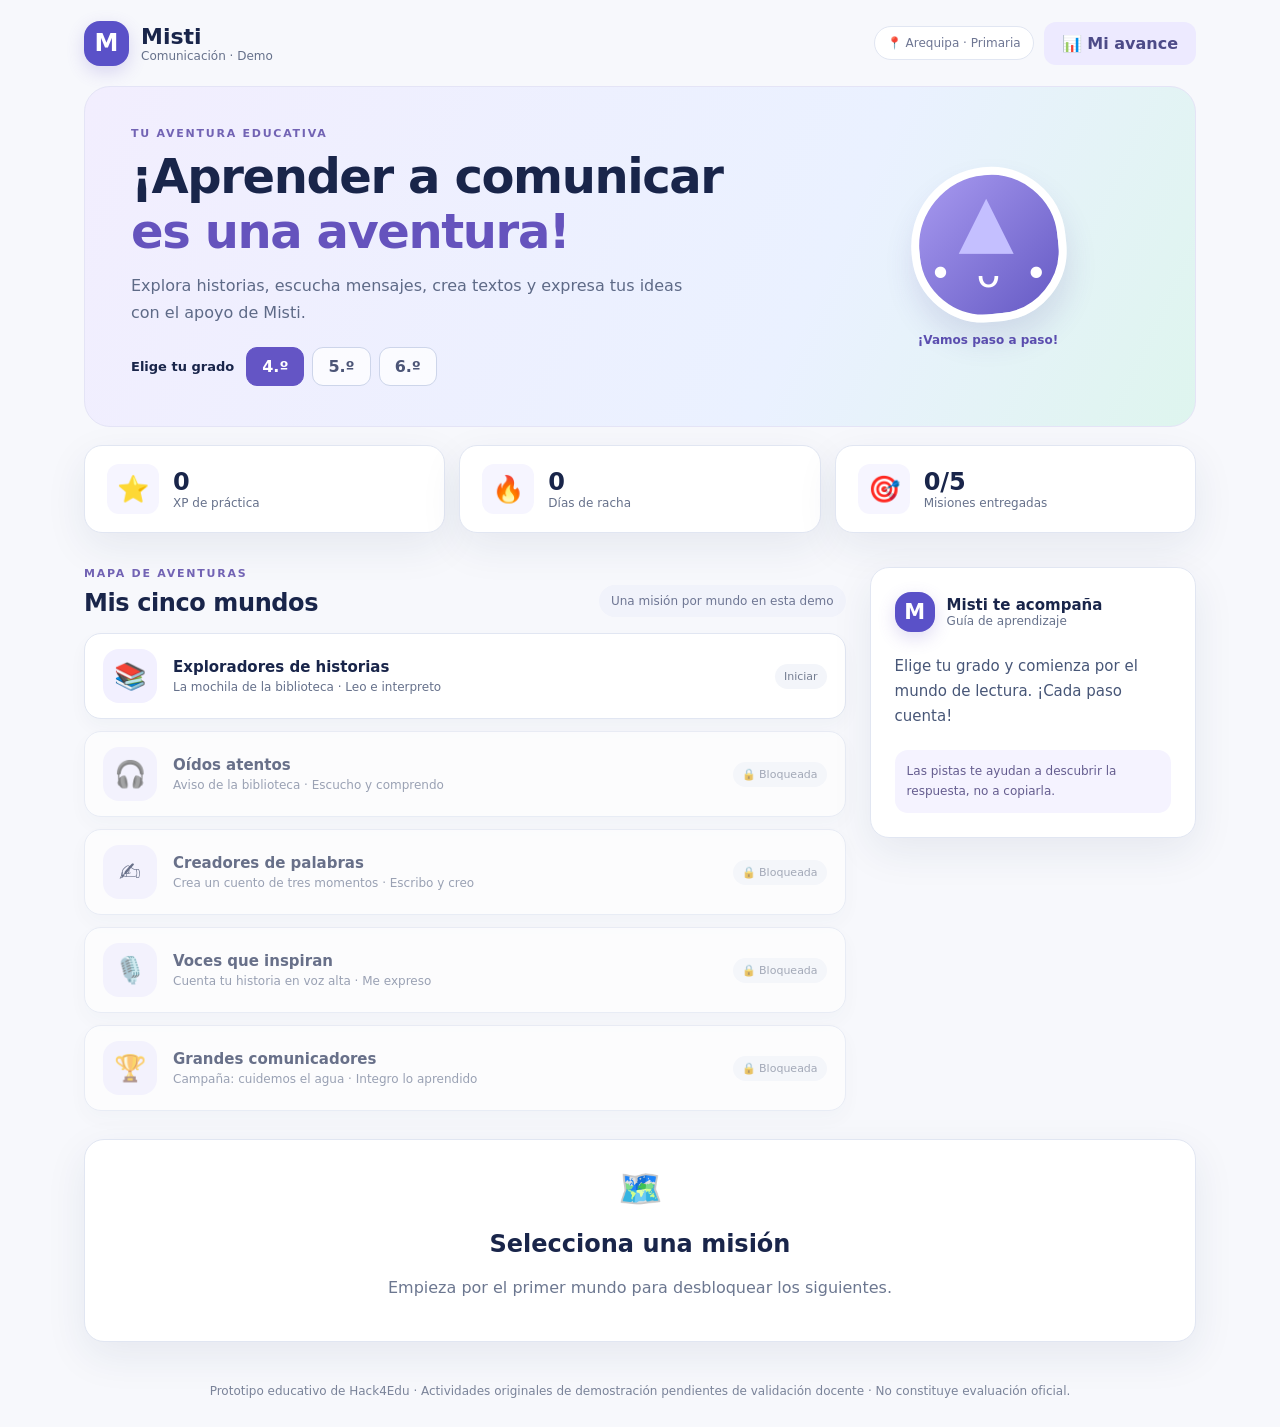
==== modules/comunicacion/ui/index.html @ a46aedb4 "Add files via upload feat(comunicacion): agrega demo jugable por mundos y progreso local" ====
<!DOCTYPE html>
<html lang="es">
<head>
  <meta charset="UTF-8"/>
  <meta name="viewport" content="width=device-width, initial-scale=1"/>
  <title>Misti | Comunicación</title>
  <link rel="stylesheet" href="styles.css"/>
</head>
<body>
  <div class="page">
    <header class="topbar">
      <div class="brand"><span class="mark" aria-hidden="true">M</span><div><strong>Misti</strong><small>Comunicación · Demo</small></div></div>
      <div class="top-actions"><span class="chip">📍 Arequipa · Primaria</span><button id="showReport" class="button secondary">📊 Mi avance</button></div>
    </header>
    <main>
      <section class="hero">
        <div><p class="eyebrow">TU AVENTURA EDUCATIVA</p><h1>¡Aprender a comunicar<br/><em>es una aventura!</em></h1>
          <p>Explora historias, escucha mensajes, crea textos y expresa tus ideas con el apoyo de Misti.</p>
          <div class="grade-row"><span>Elige tu grado</span><div id="gradeButtons" class="grades" role="group" aria-label="Grado de primaria"></div></div>
        </div>
        <div class="mascot-wrap"><div class="mascot" aria-label="Mascota Misti"><div class="mountain">▲</div><div class="eyes">• ᴗ •</div></div><div class="mascot-caption">¡Vamos paso a paso!</div></div>
      </section>
      <section class="stats" aria-label="Progreso del estudiante"><div class="stat"><span>⭐</span><div><strong id="xpValue">0</strong><small>XP de práctica</small></div></div><div class="stat"><span>🔥</span><div><strong id="streakValue">0</strong><small>Días de racha</small></div></div><div class="stat"><span>🎯</span><div><strong id="finishedValue">0/5</strong><small>Misiones entregadas</small></div></div></section>
      <div class="layout">
        <section class="world-area"><div class="section-heading"><div><p class="eyebrow">MAPA DE AVENTURAS</p><h2>Mis cinco mundos</h2></div><span class="section-note">Una misión por mundo en esta demo</span></div><div id="worldCards" class="worlds"></div></section>
        <aside class="assistant-box"><div class="assistant-head"><span class="bubble-avatar">M</span><div><strong>Misti te acompaña</strong><small>Guía de aprendizaje</small></div></div><p id="mistiLine">Elige tu grado y comienza por el mundo de lectura. ¡Cada paso cuenta!</p><div class="assistant-note">Las pistas te ayudan a descubrir la respuesta, no a copiarla.</div></aside>
      </div>
      <section id="activityPanel" class="activity-panel" aria-live="polite"><div class="activity-placeholder"><span>🗺️</span><h2>Selecciona una misión</h2><p>Empieza por el primer mundo para desbloquear los siguientes.</p></div></section>
      <section id="reportPanel" class="report-panel" hidden aria-live="polite"></section>
    </main>
    <footer>Prototipo educativo de Hack4Edu · Actividades originales de demostración pendientes de validación docente · No constituye evaluación oficial.</footer>
  </div>
  <script type="module" src="app.js"></script>
</body>
</html>
---- modules/comunicacion/ui/styles.css ----
:root{--ink:#19254a;--muted:#66718b;--line:#e1e6f2;--violet:#6650c5;--cream:#fbfaf7;--blue:#eef2ff;--green:#147d63;--shadow:0 14px 42px rgba(29,45,91,.08)}
*{box-sizing:border-box}html{scroll-behavior:smooth}body{margin:0;background:#f7f8fc;color:var(--ink);font-family:system-ui,-apple-system,"Segoe UI",sans-serif}button,textarea{font:inherit}button{cursor:pointer}button:disabled{cursor:not-allowed;opacity:.55}.page{max-width:1160px;margin:auto;padding:0 24px}.topbar{height:86px;display:flex;align-items:center;justify-content:space-between}.brand{display:flex;align-items:center;gap:12px}.mark,.bubble-avatar{display:grid;place-items:center;background:#5a51c8;color:white;font-weight:900;border-radius:16px;width:45px;height:45px;font-size:24px;box-shadow:0 6px 18px rgba(96,73,193,.2)}.brand strong,.brand small{display:block}.brand strong{font-size:22px}.brand small{font-size:12px;color:var(--muted)}.top-actions{display:flex;align-items:center;gap:10px}.chip,.section-note{color:#6e7693;font-size:12px;background:white;border:1px solid var(--line);padding:9px 12px;border-radius:100px}.button{border:0;border-radius:12px;padding:12px 18px;background:var(--violet);color:white;font-weight:750;transition:.15s}.button:hover:not(:disabled){filter:brightness(.96);transform:translateY(-1px)}.button.secondary{color:#4d4b88;background:#edeaff}.button.outline{color:#4a4793;background:#fff;border:1px solid #dcd9fb}.button.slate{color:#465274;background:#edf1f9}.hero{background:linear-gradient(115deg,#f2eefe 0%,#eaf1ff 65%,#def5ee 100%);border:1px solid #e4e4f6;border-radius:26px;padding:40px 46px;display:grid;grid-template-columns:minmax(0,1.7fr) minmax(170px,.8fr);gap:12px;min-height:300px;position:relative;overflow:hidden}.eyebrow{font-size:11px;font-weight:900;letter-spacing:1.75px;color:#7263b4;margin:0 0 9px}.hero h1{font-size:clamp(28px,3.9vw,48px);line-height:1.14;letter-spacing:-1.4px;margin:0}.hero h1 em{font-style:normal;color:#6553bd}.hero p:not(.eyebrow){max-width:560px;color:#5e6a87;line-height:1.65;margin:15px 0}.grade-row{display:flex;align-items:center;flex-wrap:wrap;gap:12px;margin-top:21px}.grade-row>span{font-size:13px;font-weight:700}.grades{display:flex;gap:8px}.grade{border:1px solid #cdd5ea;background:rgba(255,255,255,.75);border-radius:11px;padding:9px 15px;font-weight:800;color:#4c5577}.grade.active{background:#6455c5;color:white;border-color:#6455c5}.mascot-wrap{display:flex;flex-direction:column;justify-content:center;align-items:center}.mascot{position:relative;width:155px;height:155px;background:linear-gradient(140deg,#a89af0,#655ac4);border:8px solid white;box-shadow:0 18px 30px rgba(67,52,146,.13);border-radius:54% 51% 48% 49%;display:flex;flex-direction:column;justify-content:center;align-items:center;transform:rotate(-6deg)}.mountain{font-size:72px;color:#c4bfff;line-height:.75;transform:rotate(6deg)}.eyes{color:white;font-size:39px;letter-spacing:6px;margin-top:4px;transform:rotate(6deg)}.mascot-caption{font-size:12px;font-weight:800;color:#5c4fb0;margin-top:11px}.stats{display:grid;grid-template-columns:repeat(3,minmax(0,1fr));gap:14px;margin:18px 0 34px}.stat{background:white;border:1px solid var(--line);box-shadow:var(--shadow);padding:18px 22px;border-radius:18px;display:flex;align-items:center;gap:14px}.stat>span{font-size:26px;background:#f6f5ff;padding:10px;border-radius:12px}.stat strong,.stat small{display:block}.stat strong{font-size:24px}.stat small{font-size:12px;color:var(--muted)}.layout{display:grid;grid-template-columns:minmax(0,2.1fr) minmax(230px,.9fr);align-items:start;gap:24px}.section-heading{display:flex;align-items:end;justify-content:space-between;margin:0 0 16px;gap:10px}.section-heading h2{font-size:24px;margin:0;letter-spacing:-.4px}.section-heading .section-note{background:#f1f3fb;border:0;white-space:nowrap}.worlds{display:grid;gap:12px}.world-card{display:flex;align-items:center;text-align:left;gap:16px;width:100%;border:1px solid var(--line);background:white;border-radius:17px;padding:15px 18px;color:var(--ink);box-shadow:0 8px 18px rgba(36,49,93,.035)}.world-card:not(:disabled):hover{border-color:#b6a8f2;background:#faf9ff}.world-card:disabled{opacity:.64}.world-icon{background:#f2f0ff;width:54px;height:54px;border-radius:16px;display:grid;place-items:center;font-size:26px;flex-shrink:0}.world-description{flex:1;min-width:0}.world-description strong{display:block;font-size:15px}.world-description span{display:block;color:var(--muted);font-size:12px;margin-top:4px}.world-tag{color:#747d91;font-size:11px;background:#f3f5fa;border-radius:20px;padding:6px 9px;white-space:nowrap}.world-tag.done{background:#e4f7ef;color:var(--green)}.assistant-box{background:white;border:1px solid var(--line);border-radius:19px;padding:24px;box-shadow:var(--shadow);position:sticky;top:18px}.assistant-head{display:flex;align-items:center;gap:12px}.assistant-head .bubble-avatar{width:40px;height:40px;font-size:21px}.assistant-head strong,.assistant-head small{display:block}.assistant-head strong{font-size:15px}.assistant-head small{font-size:12px;color:var(--muted)}.assistant-box>p{font-size:15px;line-height:1.65;color:#475677;margin:22px 0}.assistant-note{padding:12px;background:#f5f3ff;border-radius:13px;color:#655d8f;font-size:12px;line-height:1.6}.activity-panel,.report-panel{margin-top:28px;background:white;border:1px solid var(--line);border-radius:20px;padding:28px;box-shadow:var(--shadow);scroll-margin-top:20px}.activity-placeholder{text-align:center;color:#6c7790}.activity-placeholder span{font-size:36px}.activity-placeholder h2{color:var(--ink)}.activity-title{display:flex;justify-content:space-between;align-items:start;gap:15px}.activity-title h2{margin:4px 0 5px;font-size:25px}.tag{border-radius:100px;background:#f0edff;color:#5e53af;padding:7px 10px;font-size:11px;font-weight:800}.bodytext{background:#f4f6fb;padding:19px;border-radius:13px;line-height:1.8;color:#344260;white-space:pre-wrap}.prompt{font-size:16px;font-weight:780;line-height:1.5;margin:16px 0}.options{display:grid;gap:9px}.option{background:white;border:1px solid #dce2ee;border-radius:12px;padding:13px;text-align:left;color:#293754;line-height:1.4}.option.selected{border:2px solid #7668d4;background:#f3f0ff}.option.good{border-color:#36a17e;background:#eefaf6}.controls{display:flex;gap:10px;flex-wrap:wrap;margin:18px 0 5px}.feedback{padding:14px 16px;background:#fff8e5;border-radius:13px;color:#70511c;line-height:1.55;margin:13px 0}.feedback.success{background:#eaf8f0;color:#186b52}.hint{margin-top:14px;background:#f1edff;border-left:4px solid #7464cb;padding:12px 15px;border-radius:7px;color:#4d4b86;line-height:1.6}.activity-area{line-height:1.6;color:#53617d}.writebox{min-height:160px;width:100%;border-radius:12px;border:1px solid #ced6e5;padding:14px;resize:vertical;line-height:1.6;color:#263454}.rubric{background:#f8f9fc;padding:15px 20px;border-radius:13px;line-height:1.85}.rubric h3{margin:0 0 6px;font-size:14px}.rubric ul{margin:0;padding-left:20px}.review-note{font-size:12px;color:#6b7286}.report-panel h2{margin-top:0}.report-list{display:grid;grid-template-columns:repeat(2,minmax(0,1fr));gap:9px}.report-item{border:1px solid var(--line);border-radius:12px;padding:12px}.report-item strong{font-size:12px}.report-item small{display:block;color:var(--muted);line-height:1.5;margin-top:4px}.error-box{background:#fff0f0;border:1px solid #f4baba;border-radius:15px;padding:20px;line-height:1.6}footer{margin:40px 0 26px;color:#7a8399;text-align:center;font-size:12px;line-height:1.6}
@media(max-width:880px){.layout{grid-template-columns:1fr}.assistant-box{position:static}.hero{padding:30px}.section-heading .section-note{display:none}}
@media(max-width:580px){.page{padding:0 13px}.topbar{height:75px}.chip{display:none}.hero{grid-template-columns:1fr;padding:27px 23px}.mascot-wrap{display:none}.stats{gap:7px}.stat{padding:12px 9px;gap:6px}.stat>span{font-size:19px;padding:6px}.stat strong{font-size:19px}.stat small{font-size:10px}.world-card{gap:10px;padding:11px}.world-icon{width:44px;height:44px}.world-tag{font-size:10px}.activity-panel,.report-panel{padding:20px}.report-list{grid-template-columns:1fr}.activity-title{flex-direction:column}}
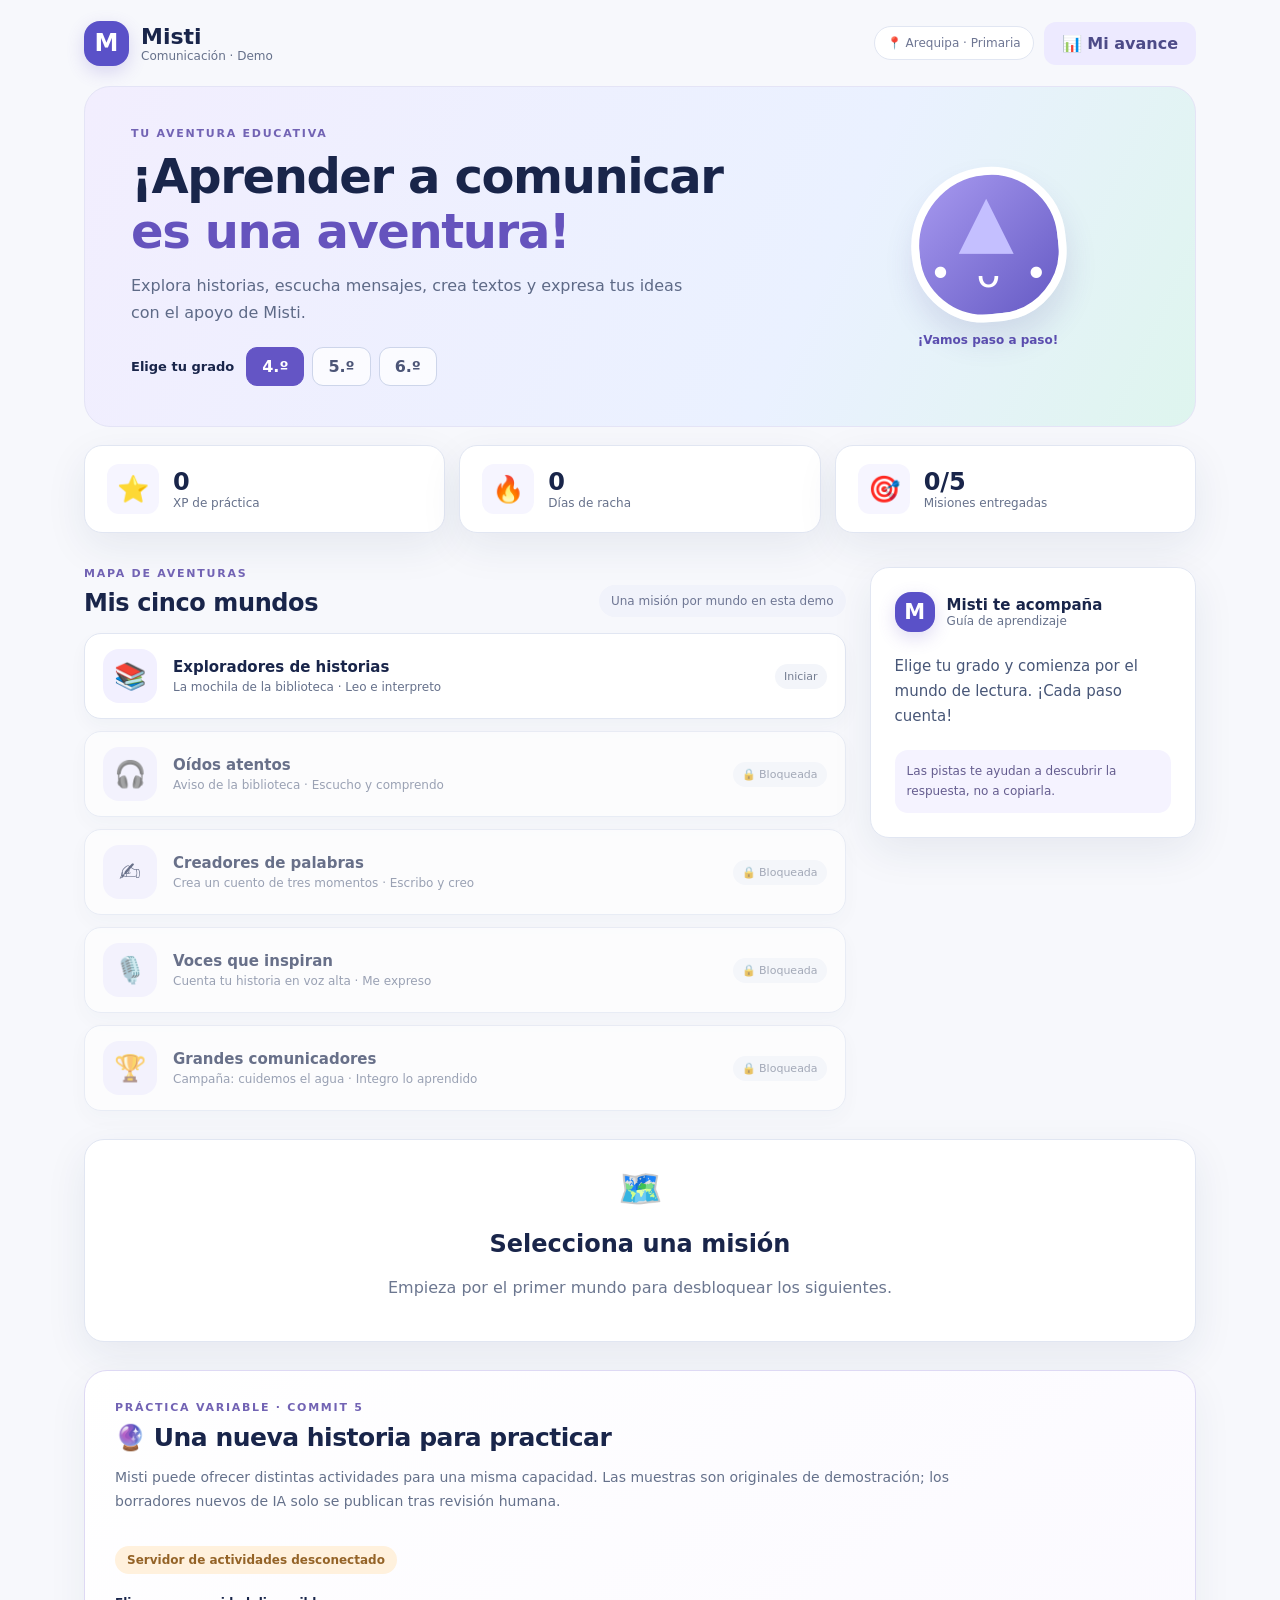
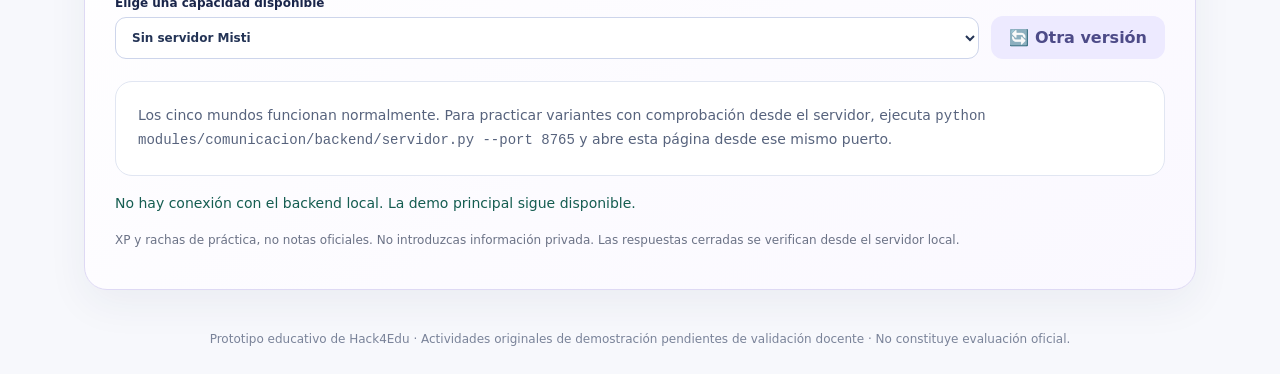
==== commit 0c507071: "Add files via upload feat(comunicacion): conecta banco dinámico, backend local y revisión IA" ====
--- a/modules/comunicacion/ui/index.html
+++ b/modules/comunicacion/ui/index.html
@@ -5,6 +5,7 @@
   <meta name="viewport" content="width=device-width, initial-scale=1"/>
   <title>Misti | Comunicación</title>
   <link rel="stylesheet" href="styles.css"/>
+  <link rel="stylesheet" href="ia.css"/>
 </head>
 <body>
   <div class="page">
@@ -26,10 +27,18 @@
         <aside class="assistant-box"><div class="assistant-head"><span class="bubble-avatar">M</span><div><strong>Misti te acompaña</strong><small>Guía de aprendizaje</small></div></div><p id="mistiLine">Elige tu grado y comienza por el mundo de lectura. ¡Cada paso cuenta!</p><div class="assistant-note">Las pistas te ayudan a descubrir la respuesta, no a copiarla.</div></aside>
       </div>
       <section id="activityPanel" class="activity-panel" aria-live="polite"><div class="activity-placeholder"><span>🗺️</span><h2>Selecciona una misión</h2><p>Empieza por el primer mundo para desbloquear los siguientes.</p></div></section>
+      <section id="iaPanel" class="ia-panel" aria-label="Práctica con variantes de actividades">
+        <div class="ia-header"><div><p class="eyebrow">PRÁCTICA VARIABLE · COMMIT 5</p><h2>🔮 Una nueva historia para practicar</h2><p class="ia-intro">Misti puede ofrecer distintas actividades para una misma capacidad. Las muestras son originales de demostración; los borradores nuevos de IA solo se publican tras revisión humana.</p></div><span id="iaStatus" class="ia-status warning">Buscando servidor local...</span></div>
+        <div class="ia-toolbar"><label>Elige una capacidad disponible<select id="iaCapacity" aria-label="Capacidad para practicar"></select></label><button type="button" class="button secondary" id="iaLoad">🔄 Otra versión</button></div>
+        <div id="iaContent" class="ia-activity"><p class="ia-empty">Conectando con el banco de actividades...</p></div>
+        <p id="iaFeedback" class="ia-feedback" role="status" aria-live="polite"></p>
+        <p class="review-note">XP y rachas de práctica, no notas oficiales. No introduzcas información privada. Las respuestas cerradas se verifican desde el servidor local.</p>
+      </section>
       <section id="reportPanel" class="report-panel" hidden aria-live="polite"></section>
     </main>
     <footer>Prototipo educativo de Hack4Edu · Actividades originales de demostración pendientes de validación docente · No constituye evaluación oficial.</footer>
   </div>
   <script type="module" src="app.js"></script>
+  <script type="module" src="ia.js"></script>
 </body>
 </html>
--- a/modules/comunicacion/ui/ia.css
+++ b/modules/comunicacion/ui/ia.css
@@ -0,0 +1,5 @@
+.ia-panel{margin-top:28px;background:linear-gradient(145deg,#fff,#faf8ff);border:1px solid #ded9f4;border-radius:23px;padding:30px;box-shadow:0 14px 42px rgba(29,45,91,.06);scroll-margin-top:20px}
+.ia-panel h2{margin:0 0 7px;font-size:25px;letter-spacing:-.5px}.ia-panel .ia-intro{color:#65718b;font-size:14px;line-height:1.7;max-width:850px}.ia-header{display:flex;justify-content:space-between;align-items:start;gap:18px;flex-wrap:wrap}.ia-status{background:#e4f7ef;color:#127458;padding:7px 12px;border-radius:100px;font-size:12px;font-weight:750}.ia-status.warning{background:#fff1dd;color:#946327}
+.ia-toolbar{display:flex;flex-wrap:wrap;align-items:end;gap:12px;margin:22px 0}.ia-toolbar label{font-size:12px;font-weight:800;display:flex;flex-direction:column;gap:7px;flex:1;min-width:260px}.ia-toolbar select{background:white;border:1px solid #cdd5eb;border-radius:11px;padding:12px;color:#243456;min-width:0;max-width:100%;font:inherit}.ia-toolbar .button{white-space:nowrap}
+.ia-activity{border:1px solid #e1e6f2;background:white;border-radius:17px;padding:22px}.ia-activity h3{margin:12px 0 17px;font-size:21px}.ia-mini{display:flex;align-items:center;gap:12px;flex-wrap:wrap}.ia-origin{font-size:11px;color:#71809a}.ia-feedback{margin-top:16px;line-height:1.65;color:#155d51;font-size:14px}.ia-feedback.warning{color:#845614}.ia-empty{color:#57637d;font-size:14px;line-height:1.7}.ia-panel .review-note{margin-top:18px}
+@media(max-width:580px){.ia-panel{padding:20px}.ia-toolbar label{min-width:180px}.ia-activity{padding:16px}}
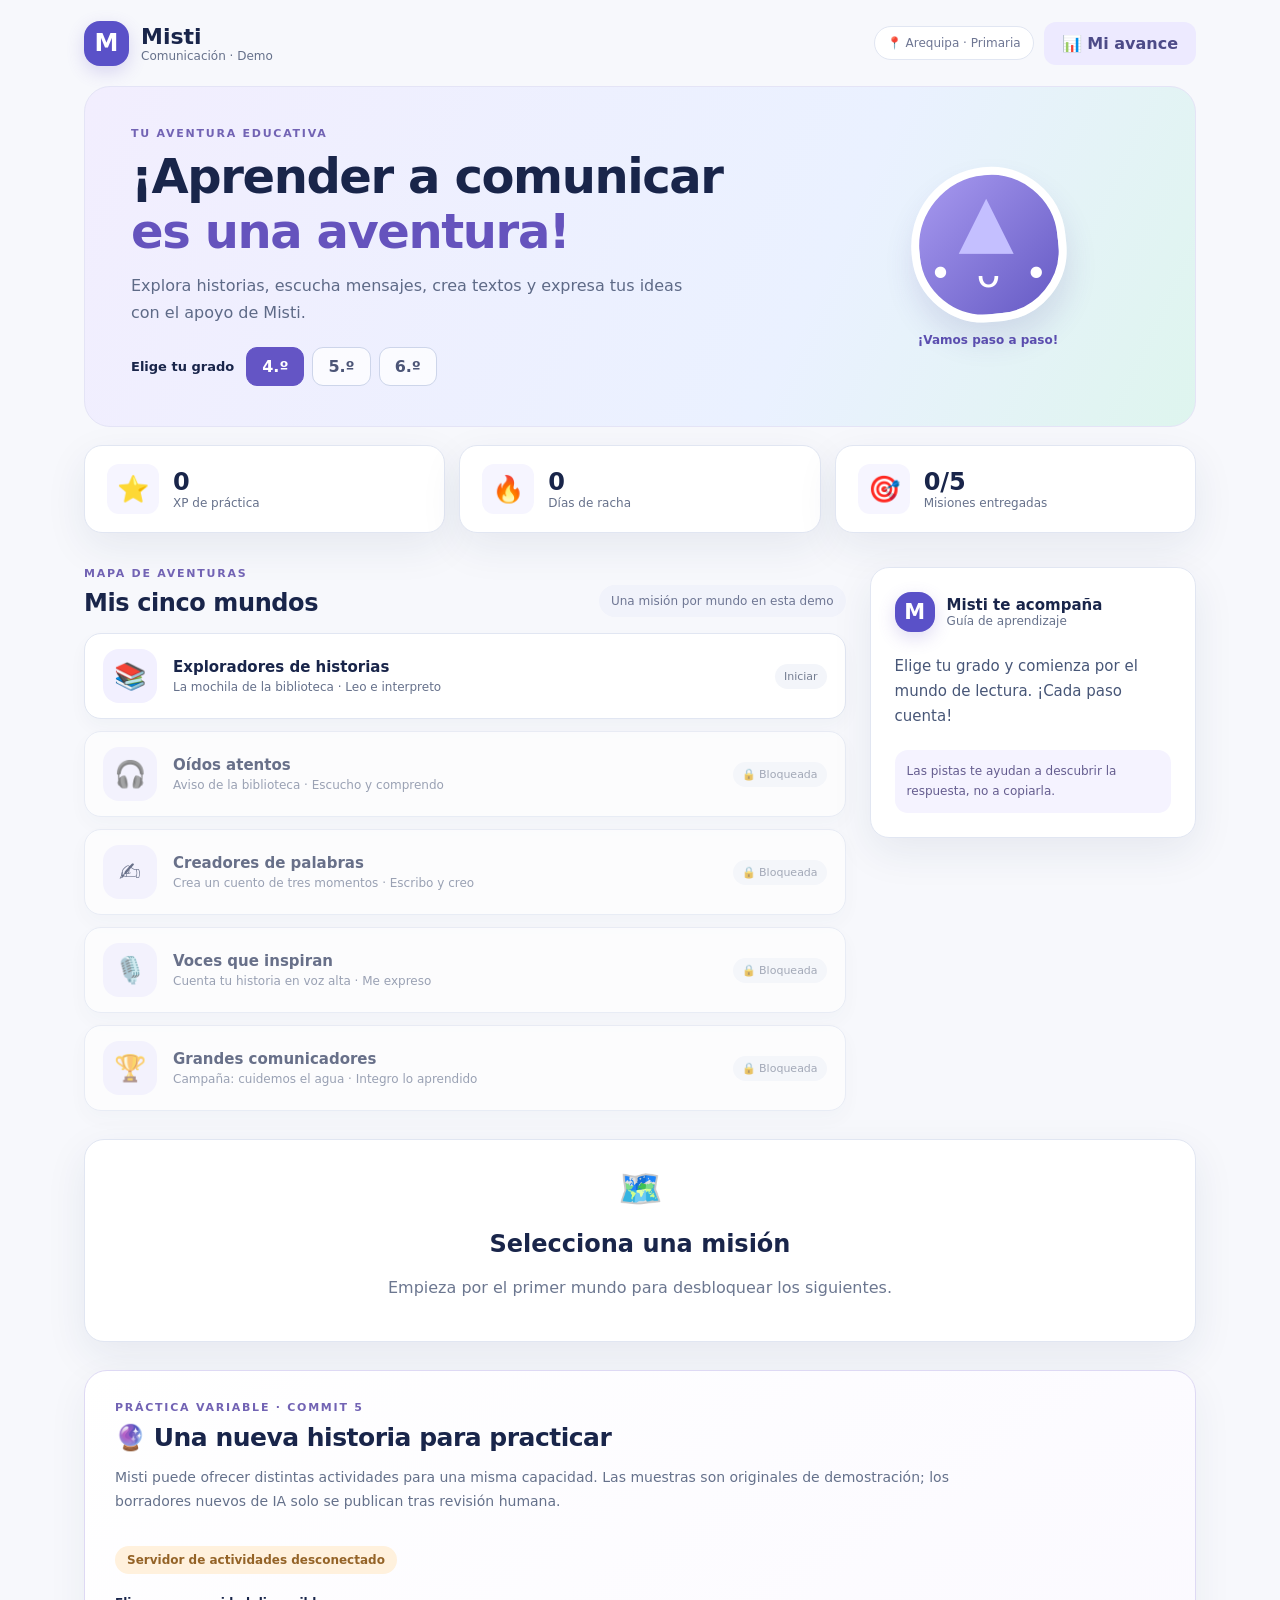
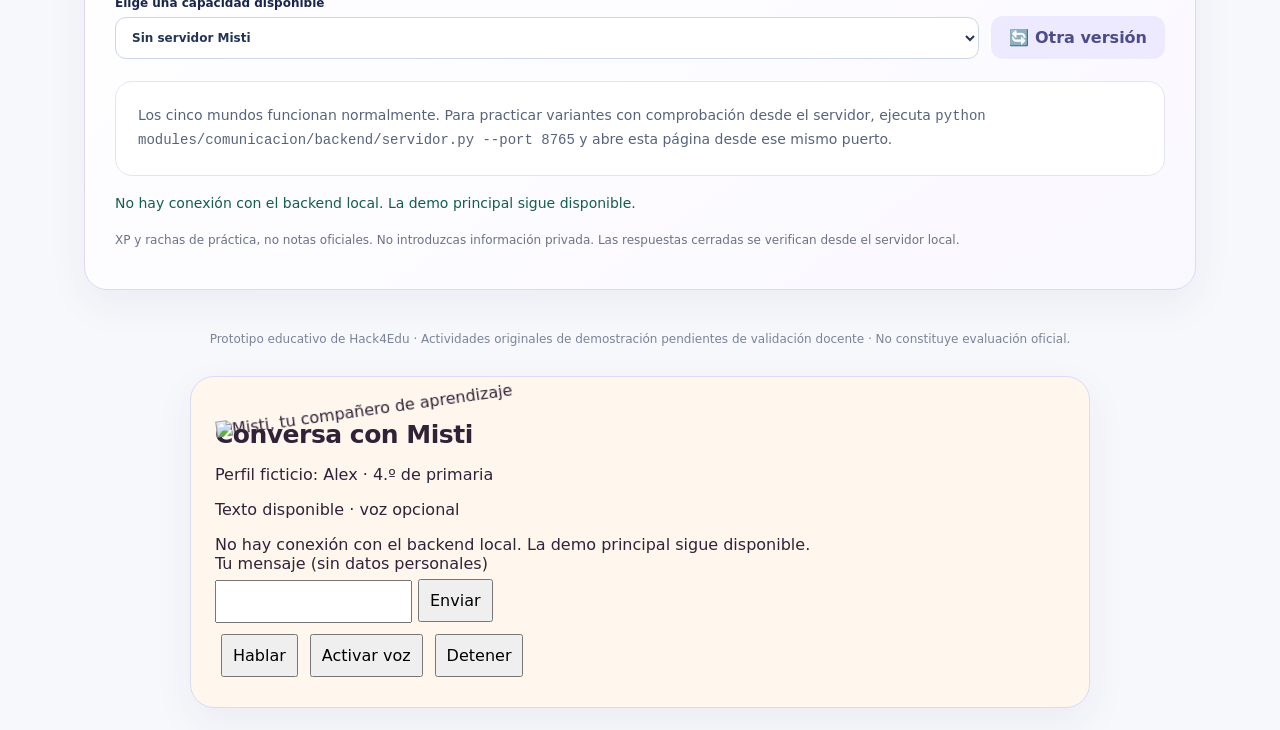
==== commit 3634e7d5: "Integrate Comunicacion into Demo-1 routes chat and shared rewards" ====
--- a/modules/comunicacion/ui/index.html
+++ b/modules/comunicacion/ui/index.html
@@ -40,5 +40,6 @@
   </div>
   <script type="module" src="app.js"></script>
   <script type="module" src="ia.js"></script>
+<script type="module" src="tutor.js"></script>
 </body>
 </html>
